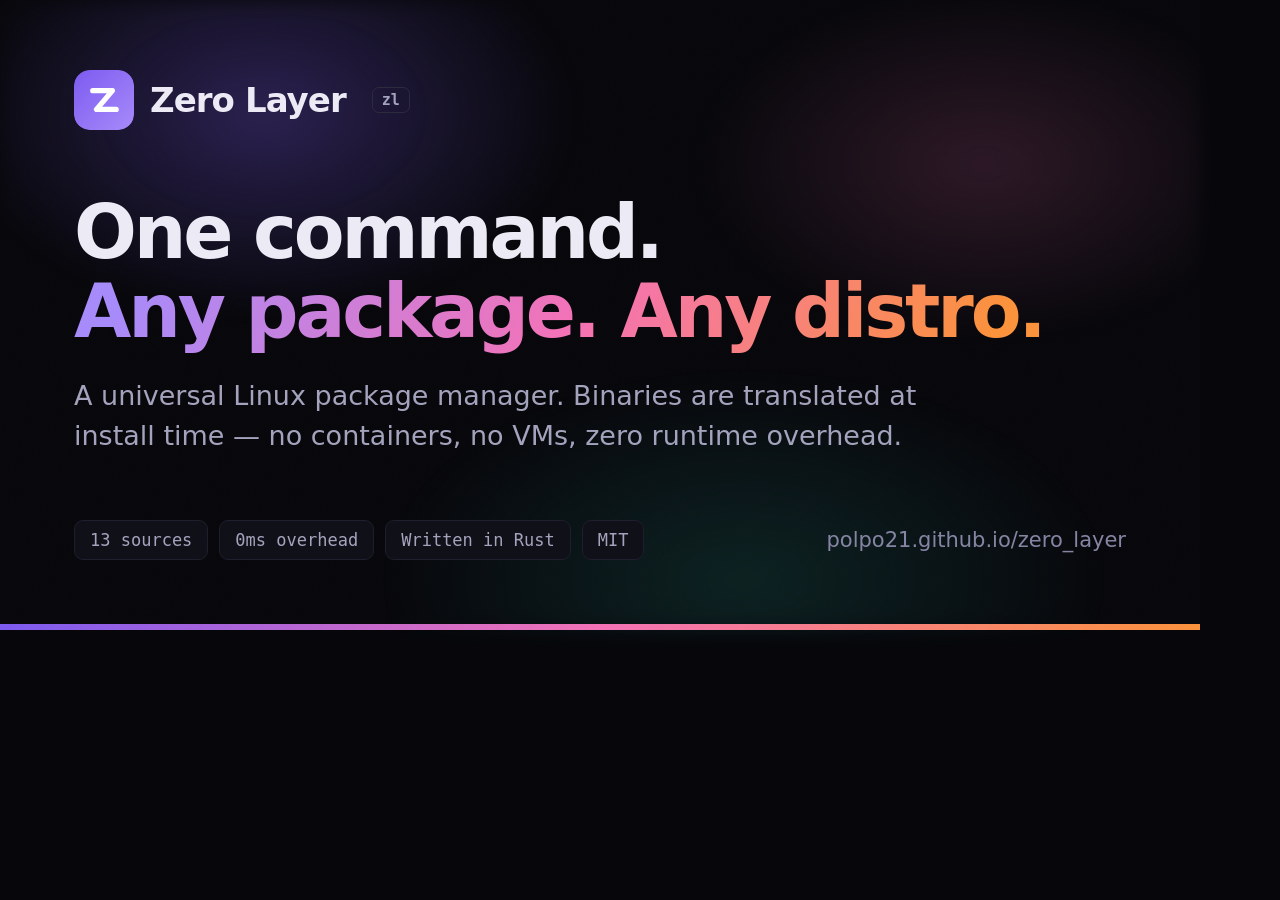
==== docs/site/assets/og-image.src.html @ 34df83a5 "fix(site): move site URLs to polpo21.github.io The old supercosti21.github.io address returns 404 af" ====
<!DOCTYPE html>
<!-- Source for ../og-image.png (1200x630).
     Re-render by screenshotting this file at 1200x630, e.g.:
       npx playwright screenshot --viewport-size=1200,630 assets/og-image.src.html og-image.png -->
<html><head><meta charset="utf-8"><style>
*{margin:0;padding:0;box-sizing:border-box}
body{width:1200px;height:630px;overflow:hidden;
  font-family:-apple-system,BlinkMacSystemFont,'Segoe UI',Inter,system-ui,sans-serif;
  background:#07070b;color:#ecebf5;position:relative}
.mesh{position:absolute;inset:0;
  background:
    radial-gradient(42% 52% at 22% 18%, rgba(124,91,240,0.30), transparent 62%),
    radial-gradient(38% 44% at 82% 26%, rgba(244,114,182,0.16), transparent 64%),
    radial-gradient(46% 50% at 62% 92%, rgba(45,212,191,0.13), transparent 66%);
  filter:blur(10px)}
.grain{position:absolute;inset:0;opacity:.014;
  background-image:url("data:image/svg+xml,%3Csvg xmlns='http://www.w3.org/2000/svg' width='140' height='140'%3E%3Cfilter id='n'%3E%3CfeTurbulence type='fractalNoise' baseFrequency='0.9' numOctaves='3'/%3E%3C/filter%3E%3Crect width='140' height='140' filter='url(%23n)'/%3E%3C/svg%3E")}
.wrap{position:relative;height:100%;padding:70px 74px;display:flex;flex-direction:column;justify-content:space-between}
.top{display:flex;align-items:center;gap:16px}
.logo{width:60px;height:60px;border-radius:16px;display:block}
.name{font-size:34px;font-weight:800;letter-spacing:-.028em}
.chip{margin-left:10px;font-family:ui-monospace,'JetBrains Mono',monospace;font-size:15px;font-weight:600;
  color:#a3a3bd;border:1px solid #2b2b3d;border-radius:7px;padding:3px 9px}
h1{font-size:74px;line-height:1.06;font-weight:800;letter-spacing:-.042em;max-width:1000px}
.grad{background:linear-gradient(115deg,#a78bfa 6%,#f472b6 52%,#fb923c 94%);
  -webkit-background-clip:text;background-clip:text;-webkit-text-fill-color:transparent}
p.sub{margin-top:26px;font-size:27px;line-height:1.5;color:#a3a3bd;max-width:930px}
.bottom{display:flex;align-items:center;justify-content:space-between}
.tags{display:flex;gap:11px}
.tag{font-family:ui-monospace,'JetBrains Mono',monospace;font-size:17px;color:#a3a3bd;
  background:#101018;border:1px solid #1e1e2c;border-radius:9px;padding:9px 15px}
.url{font-size:21px;color:#8585a3;font-weight:500}
.bar{position:absolute;left:0;right:0;bottom:0;height:6px;
  background:linear-gradient(90deg,#7c5bf0,#f472b6,#fb923c)}
</style></head><body>
<div class="mesh"></div><div class="grain"></div>
<div class="wrap">
  <div class="top">
    <svg class="logo" viewBox="0 0 32 32" xmlns="http://www.w3.org/2000/svg">
      <defs><linearGradient id="g" x1="0" y1="0" x2="1" y2="1"><stop offset="0" stop-color="#7c5bf0"/><stop offset="1" stop-color="#a78bfa"/></linearGradient></defs>
      <rect width="32" height="32" rx="8" fill="url(#g)"/>
      <path d="M10 11h10.5l-8.5 10h10.5" stroke="white" stroke-width="2.8" stroke-linecap="round" stroke-linejoin="round" fill="none"/>
    </svg>
    <span class="name">Zero Layer</span><span class="chip">zl</span>
  </div>

  <div>
    <h1>One command.<br><span class="grad">Any package. Any distro.</span></h1>
    <p class="sub">A universal Linux package manager. Binaries are translated at install time — no containers, no VMs, zero runtime overhead.</p>
  </div>

  <div class="bottom">
    <div class="tags">
      <span class="tag">13 sources</span>
      <span class="tag">0ms overhead</span>
      <span class="tag">Written in Rust</span>
      <span class="tag">MIT</span>
    </div>
    <span class="url">polpo21.github.io/zero_layer</span>
  </div>
</div>
<div class="bar"></div>
</body></html>
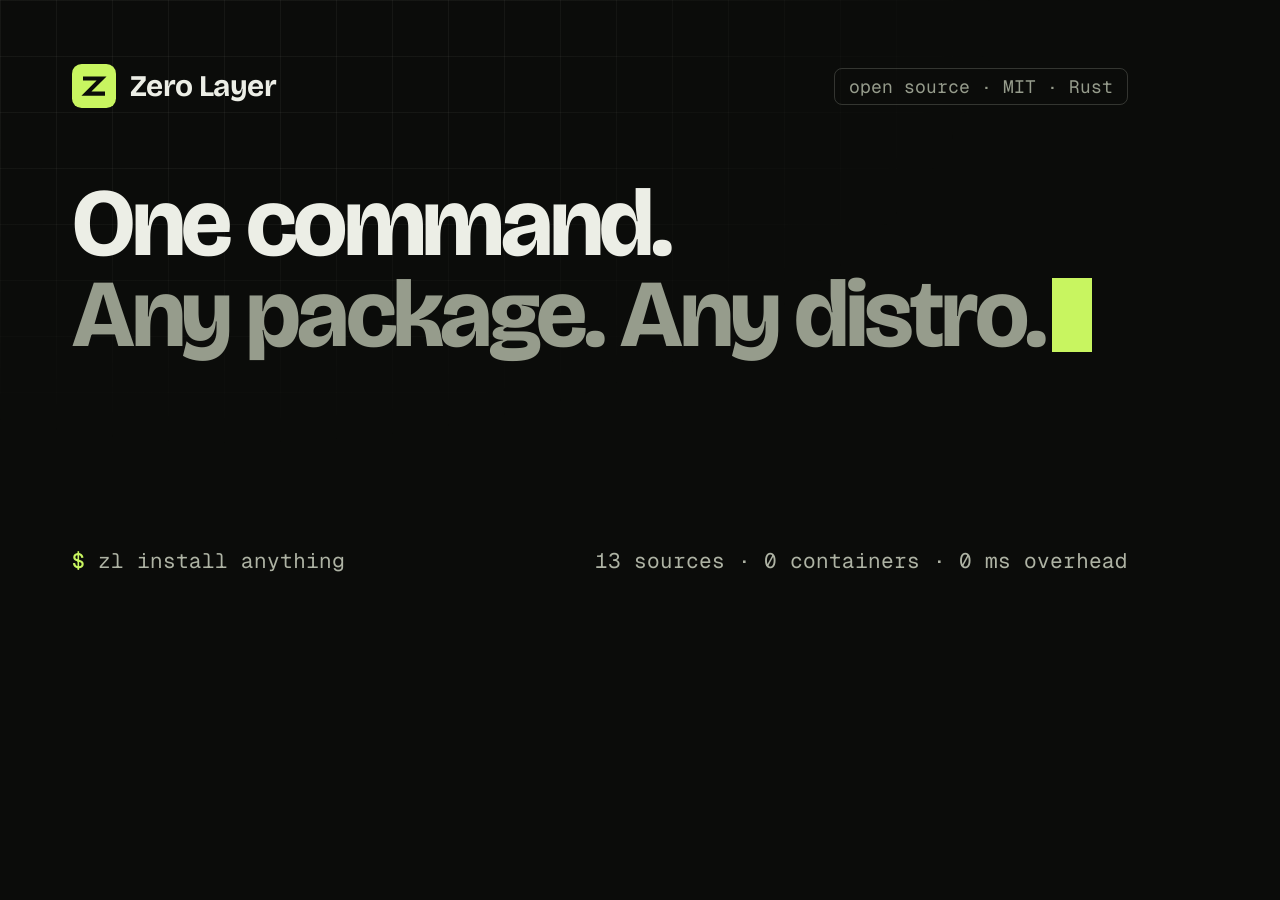
==== commit fd5e794f: "feat(site): redesign the landing page and pre-render it per language - new visual identity: warm nea" ====
--- a/docs/site/assets/og-image.src.html
+++ b/docs/site/assets/og-image.src.html
@@ -1,63 +1,50 @@
 <!DOCTYPE html>
-<!-- Source for ../og-image.png (1200x630).
-     Re-render by screenshotting this file at 1200x630, e.g.:
-       npx playwright screenshot --viewport-size=1200,630 assets/og-image.src.html og-image.png -->
-<html><head><meta charset="utf-8"><style>
-*{margin:0;padding:0;box-sizing:border-box}
-body{width:1200px;height:630px;overflow:hidden;
-  font-family:-apple-system,BlinkMacSystemFont,'Segoe UI',Inter,system-ui,sans-serif;
-  background:#07070b;color:#ecebf5;position:relative}
-.mesh{position:absolute;inset:0;
-  background:
-    radial-gradient(42% 52% at 22% 18%, rgba(124,91,240,0.30), transparent 62%),
-    radial-gradient(38% 44% at 82% 26%, rgba(244,114,182,0.16), transparent 64%),
-    radial-gradient(46% 50% at 62% 92%, rgba(45,212,191,0.13), transparent 66%);
-  filter:blur(10px)}
-.grain{position:absolute;inset:0;opacity:.014;
-  background-image:url("data:image/svg+xml,%3Csvg xmlns='http://www.w3.org/2000/svg' width='140' height='140'%3E%3Cfilter id='n'%3E%3CfeTurbulence type='fractalNoise' baseFrequency='0.9' numOctaves='3'/%3E%3C/filter%3E%3Crect width='140' height='140' filter='url(%23n)'/%3E%3C/svg%3E")}
-.wrap{position:relative;height:100%;padding:70px 74px;display:flex;flex-direction:column;justify-content:space-between}
-.top{display:flex;align-items:center;gap:16px}
-.logo{width:60px;height:60px;border-radius:16px;display:block}
-.name{font-size:34px;font-weight:800;letter-spacing:-.028em}
-.chip{margin-left:10px;font-family:ui-monospace,'JetBrains Mono',monospace;font-size:15px;font-weight:600;
-  color:#a3a3bd;border:1px solid #2b2b3d;border-radius:7px;padding:3px 9px}
-h1{font-size:74px;line-height:1.06;font-weight:800;letter-spacing:-.042em;max-width:1000px}
-.grad{background:linear-gradient(115deg,#a78bfa 6%,#f472b6 52%,#fb923c 94%);
-  -webkit-background-clip:text;background-clip:text;-webkit-text-fill-color:transparent}
-p.sub{margin-top:26px;font-size:27px;line-height:1.5;color:#a3a3bd;max-width:930px}
-.bottom{display:flex;align-items:center;justify-content:space-between}
-.tags{display:flex;gap:11px}
-.tag{font-family:ui-monospace,'JetBrains Mono',monospace;font-size:17px;color:#a3a3bd;
-  background:#101018;border:1px solid #1e1e2c;border-radius:9px;padding:9px 15px}
-.url{font-size:21px;color:#8585a3;font-weight:500}
-.bar{position:absolute;left:0;right:0;bottom:0;height:6px;
-  background:linear-gradient(90deg,#7c5bf0,#f472b6,#fb923c)}
-</style></head><body>
-<div class="mesh"></div><div class="grain"></div>
-<div class="wrap">
-  <div class="top">
-    <svg class="logo" viewBox="0 0 32 32" xmlns="http://www.w3.org/2000/svg">
-      <defs><linearGradient id="g" x1="0" y1="0" x2="1" y2="1"><stop offset="0" stop-color="#7c5bf0"/><stop offset="1" stop-color="#a78bfa"/></linearGradient></defs>
-      <rect width="32" height="32" rx="8" fill="url(#g)"/>
-      <path d="M10 11h10.5l-8.5 10h10.5" stroke="white" stroke-width="2.8" stroke-linecap="round" stroke-linejoin="round" fill="none"/>
-    </svg>
-    <span class="name">Zero Layer</span><span class="chip">zl</span>
-  </div>
-
-  <div>
-    <h1>One command.<br><span class="grad">Any package. Any distro.</span></h1>
-    <p class="sub">A universal Linux package manager. Binaries are translated at install time — no containers, no VMs, zero runtime overhead.</p>
-  </div>
-
-  <div class="bottom">
-    <div class="tags">
-      <span class="tag">13 sources</span>
-      <span class="tag">0ms overhead</span>
-      <span class="tag">Written in Rust</span>
-      <span class="tag">MIT</span>
+<html lang="en">
+<head>
+<meta charset="UTF-8">
+<title>Zero Layer — social preview</title>
+<!-- Source for og-image.png. Regenerate with a 1200x630 screenshot, e.g.
+     npx playwright screenshot --viewport-size=1200,630 assets/og-image.src.html og-image.png -->
+<link rel="preconnect" href="https://fonts.googleapis.com">
+<link rel="preconnect" href="https://fonts.gstatic.com" crossorigin>
+<link rel="stylesheet" href="https://fonts.googleapis.com/css2?family=Bricolage+Grotesque:opsz,wght@12..96,700..800&amp;family=Geist+Mono:wght@400..500&amp;display=swap">
+<style>
+    * { margin: 0; padding: 0; box-sizing: border-box; }
+    body {
+        width: 1200px; height: 630px; overflow: hidden; position: relative;
+        background: #0b0c0a; color: #eceee6; font-family: "Geist Mono", monospace;
+        padding: 64px 72px;
+    }
+    body::before {
+        content: ""; position: absolute; inset: 0;
+        background-image: linear-gradient(rgba(236,240,226,.05) 1px, transparent 1px), linear-gradient(90deg, rgba(236,240,226,.05) 1px, transparent 1px);
+        background-size: 56px 56px;
+        -webkit-mask-image: radial-gradient(ellipse 80% 90% at 20% 0%, #000 30%, transparent 80%);
+    }
+    .top { position: relative; display: flex; justify-content: space-between; align-items: center; }
+    .brand { display: flex; align-items: center; gap: 14px; font-family: "Bricolage Grotesque", sans-serif; font-weight: 700; font-size: 30px; letter-spacing: -0.02em; }
+    .brand svg { width: 44px; height: 44px; }
+    .tag { font-size: 18px; color: #969c8c; border: 1px solid rgba(236,240,226,.18); border-radius: 8px; padding: 6px 14px; }
+    h1 { position: relative; margin-top: 70px; font-family: "Bricolage Grotesque", sans-serif; font-weight: 750; font-size: 96px; line-height: .95; letter-spacing: -0.035em; white-space: nowrap; }
+    h1 span { display: block; }
+    h1 .b { color: #969c8c; }
+    h1 .b::after { content: ""; display: inline-block; width: 40px; height: 74px; margin-left: 8px; background: #c8f560; vertical-align: -6px; }
+    .foot { position: absolute; left: 72px; right: 72px; bottom: 56px; display: flex; justify-content: space-between; font-size: 21px; color: #aeb3a4; }
+    .foot b { color: #c8f560; font-weight: 500; }
+</style>
+</head>
+<body>
+    <div class="top">
+        <div class="brand">
+            <svg viewBox="0 0 32 32"><rect width="32" height="32" rx="7" fill="#c8f560"/><path d="M9.5 10.5h12l-11 11h12" fill="none" stroke="#0b0c0a" stroke-width="3" stroke-linecap="square"/></svg>
+            Zero Layer
+        </div>
+        <span class="tag">open source · MIT · Rust</span>
     </div>
-    <span class="url">polpo21.github.io/zero_layer</span>
-  </div>
-</div>
-<div class="bar"></div>
-</body></html>
+    <h1><span>One command.</span><span class="b">Any package. Any distro.</span></h1>
+    <div class="foot">
+        <span><b>$</b> zl install anything</span>
+        <span>13 sources · 0 containers · 0 ms overhead</span>
+    </div>
+</body>
+</html>
